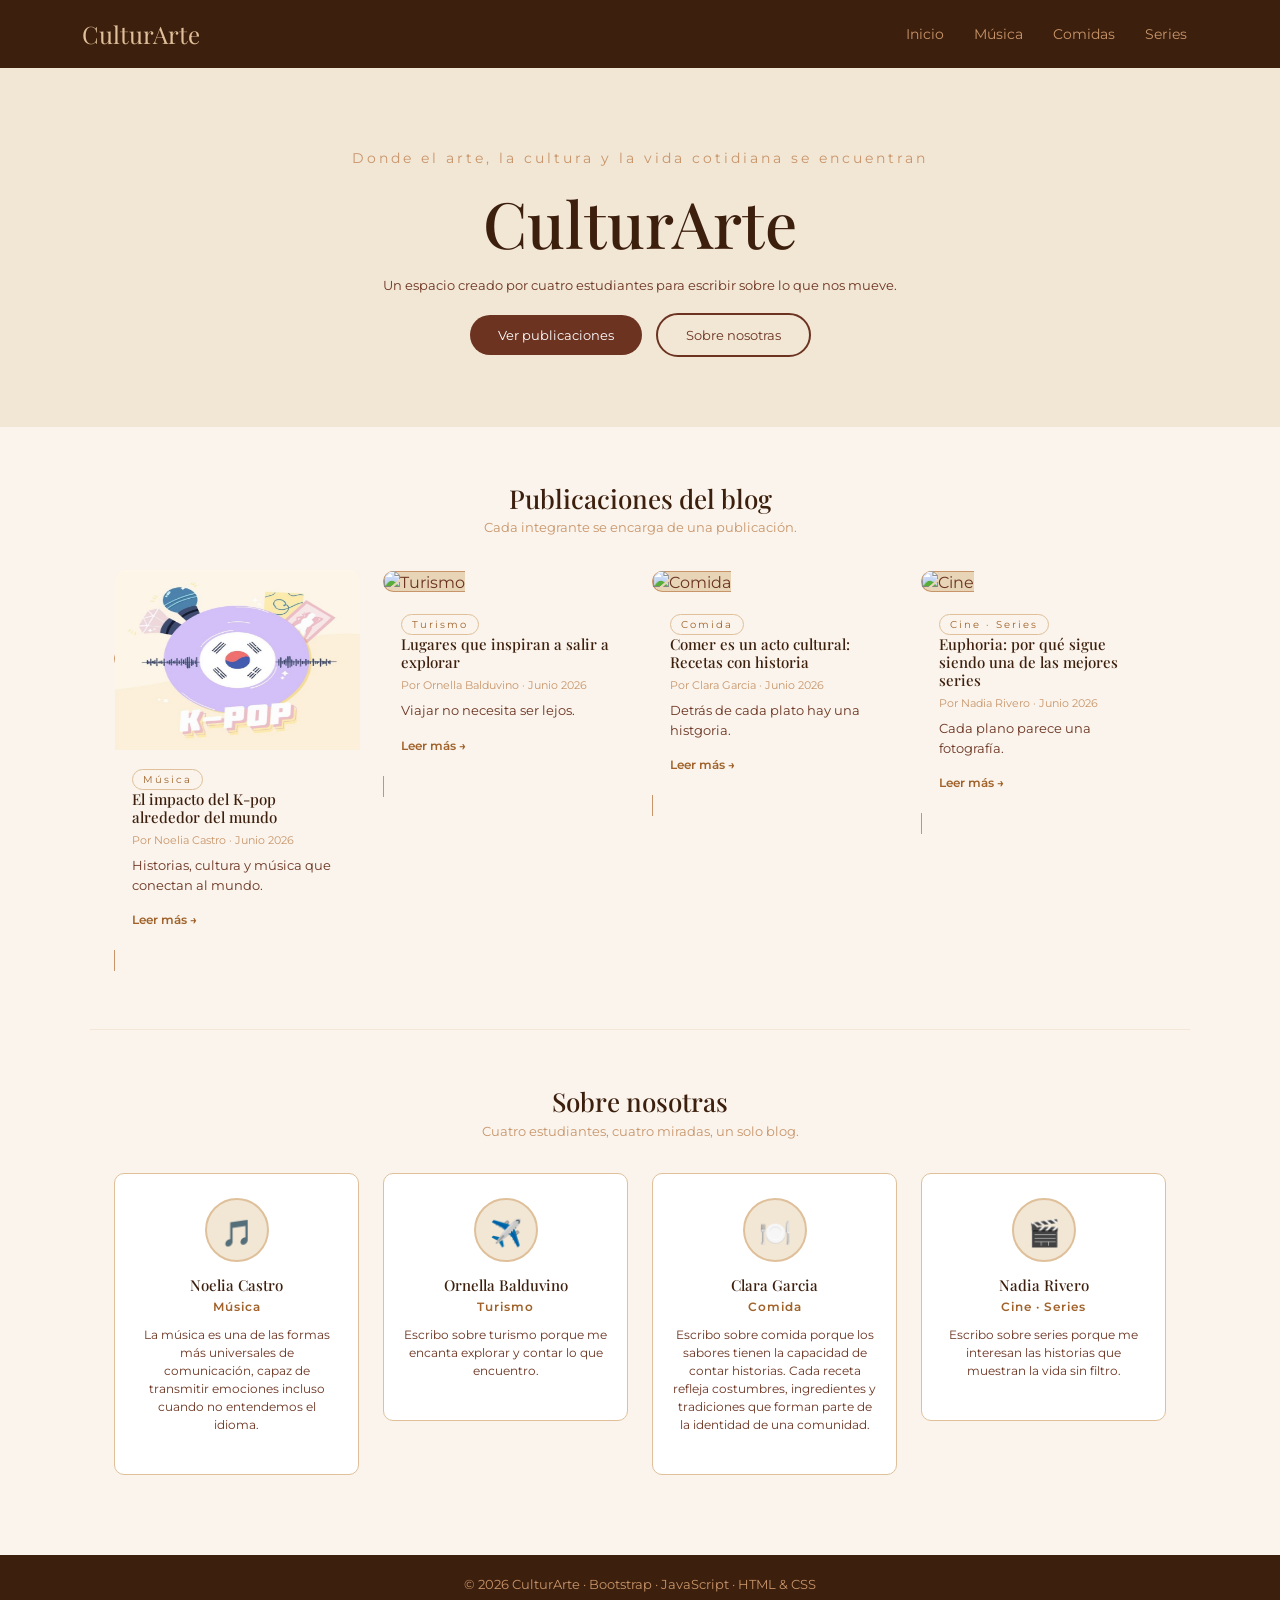
==== index.html @ 687e78c0 "Cambio de título" ====
<!DOCTYPE html>
<html lang="es">
<head>
  <meta charset="UTF-8" />
  <meta name="viewport" content="width=device-width, initial-scale=1.0" />
  <title>CulturArte</title>
  <link href="https://cdn.jsdelivr.net/npm/bootstrap@5.3.3/dist/css/bootstrap.min.css" rel="stylesheet" />
  <link href="https://fonts.googleapis.com/css2?family=Playfair+Display:wght@400;700&family=Montserrat:wght@400;600&display=swap" rel="stylesheet" />
  <link rel="stylesheet" href="style.css" />
</head>
<body>

  <nav class="barra-nav navbar navbar-expand-lg">
    <div class="container">
      <a class="marca" href="index.html">CulturArte</a>
      <div class="collapse navbar-collapse justify-content-end" id="menu">
        <ul class="navbar-nav gap-2">
          <li class="nav-item"><a class="enlace-nav" href="index.html">Inicio</a></li>
          <li class="nav-item"><a class="enlace-nav" href="./pages/post-musica.html">Música</a></li>
          <li class="nav-item"><a class="enlace-nav" href="./postComida/comida.html">Comidas</a></li>
          <li class="nav-item"><a class="enlace-nav" href="./Post-Cine/index.html">Series</a></li>
        </ul>
      </div>
    </div>
  </nav>

  <div class="cabezal">
    <p class="cabezal-frase">Donde el arte, la cultura y la vida cotidiana se encuentran</p>
    <h1>CulturArte</h1>
    <p class="cabezal-descripcion">Un espacio creado por cuatro estudiantes para escribir sobre lo que nos mueve.</p>
    <div class="cabezal-botones">
      <a href="#publicaciones" class="boton-principal">Ver publicaciones</a>
      <a href="#nosotras" class="boton-secundario">Sobre nosotras</a>
    </div>
  </div>

  <section class="seccion" id="publicaciones">
    <h2 class="seccion-titulo">Publicaciones del blog</h2>
    <p class="seccion-subtitulo">Cada integrante se encarga de una publicación.</p>

    <div class="row">

      <div class="col-3">
        <a href="#" class="tarjeta">
          <img src="../images/fotoindexmusica.jpg" alt="Música" width="100%" height="180px" />
          <div class="tarjeta-cuerpo">
            <span class="etiqueta">Música</span>
            <h3> El impacto del K-pop alrededor del mundo</h3>
            <p class="autora">Por Noelia Castro · Junio 2026</p>
            <p class="descripcion">Historias, cultura y música que conectan al mundo.</p>
            <span class="leer-mas">Leer más →</span>
          </div>
        </a>
      </div>

      <div class="col-3">
        <a href="#" class="tarjeta">
          <img src=" " alt="Turismo" width="100%" height="180px" />
          <div class="tarjeta-cuerpo">
            <span class="etiqueta">Turismo</span>
            <h3>Lugares que inspiran a salir a explorar</h3>
            <p class="autora">Por Ornella Balduvino · Junio 2026</p>
            <p class="descripcion">Viajar no necesita ser lejos.</p>
            <span class="leer-mas">Leer más →</span>
          </div>
        </a>
      </div>

      <div class="col-3">
        <a href="./postComida/comida.html" class="tarjeta">
          <img src="https://www.fundacionunam.org.mx/wp-content/uploads/2025/01/comida_italiana_portada.jpg" alt="Comida" width="100%" height="180px" />
          <div class="tarjeta-cuerpo">
            <span class="etiqueta">Comida</span>
            <h3>Comer es un acto cultural: Recetas con historia</h3>
            <p class="autora">Por Clara Garcia · Junio 2026</p>
            <p class="descripcion">Detrás de cada plato hay una histgoria.</p>
            <span class="leer-mas">Leer más →</span>
          </div>
        </a>
      </div>

      <div class="col-3">
        <a href="./Post-Cine/index.html" class="tarjeta">
          <img src="https://wallpapers.com/images/featured/euphoria-hbo-y54z1igrgdvu25n1.jpg " alt="Cine" width="100%" height="180px" />
          <div class="tarjeta-cuerpo">
            <span class="etiqueta">Cine · Series</span>
            <h3>Euphoria: por qué sigue siendo una de las mejores series</h3>
            <p class="autora">Por Nadia Rivero · Junio 2026</p>
            <p class="descripcion">Cada plano parece una fotografía.</p>
            <span class="leer-mas">Leer más →</span>
          </div>
        </a>
      </div>

    </div>
  </section>

  <hr class="separador" />

  <section class="seccion" id="nosotras">
    <h2 class="seccion-titulo">Sobre nosotras</h2>
    <p class="seccion-subtitulo">Cuatro estudiantes, cuatro miradas, un solo blog.</p>

    <div class="row">

      <div class="col-3">
        <div class="tarjeta-persona">
          <div class="icono">🎵</div>
          <h4>Noelia Castro</h4>
          <p class="rol">Música</p>
          <p>La música es una de las formas más universales de comunicación, capaz de transmitir emociones incluso cuando no entendemos el idioma.</p>
        </div>
      </div>

      <div class="col-3">
        <div class="tarjeta-persona">
          <div class="icono">✈️</div>
          <h4>Ornella Balduvino</h4>
          <p class="rol">Turismo</p>
          <p>Escribo sobre turismo porque me encanta explorar y contar lo que encuentro.</p>
        </div>
      </div>

      <div class="col-3">
        <div class="tarjeta-persona">
          <div class="icono">🍽️</div>
          <h4>Clara Garcia</h4>
          <p class="rol">Comida</p>
          <p>Escribo sobre comida porque los sabores tienen la capacidad de contar historias.
            Cada receta refleja costumbres, ingredientes y tradiciones que forman parte de la
            identidad de una comunidad.</p>
        </div>
      </div>

      <div class="col-3">
        <div class="tarjeta-persona">
          <div class="icono">🎬</div>
          <h4>Nadia Rivero</h4>
          <p class="rol">Cine · Series</p>
          <p>Escribo sobre series porque me interesan las historias que muestran la vida sin filtro.</p>
        </div>
      </div>

    </div>
  </section>

  <footer class="pie">
    © 2026 CulturArte · Bootstrap · JavaScript · HTML & CSS
  </footer>

  <script src="https://cdn.jsdelivr.net/npm/bootstrap@5.3.3/dist/js/bootstrap.bundle.min.js"></script>

</body>
</html>
---- style.css ----
body {
  font-family: 'Montserrat', sans-serif;
  background-color: #faf4ec;
  color: #6b3320;
}

.barra-nav {
  background-color: #3d1f0d;
  padding: 16px;
}

.marca {
  font-family: 'Playfair Display', serif;
  font-size: 24px;
  color: #dfc09a;
  text-decoration: none;
}

.marca:hover {
  color: #f2e6d5;
}

.enlace-nav {
  color: #c8956a;
  font-size: 14px;
  text-decoration: none;
  padding: 5px 11px;
}

.enlace-nav:hover {
  color: #dfc09a;
}

.icono-menu {
  color: #c8956a;
  font-size: 22px;
}

.cabezal {
  background-color: #f2e6d5;
  text-align: center;
  padding: 80px 24px;
}

.cabezal-frase {
  font-size: 14px;
  letter-spacing: 3px;
  color: #c8956a;
  margin-bottom: 16px;
}

.cabezal h1 {
  font-family: 'Playfair Display', serif;
  font-size: 64px;
  color: #3d1f0d;
  margin-bottom: 14px;
}

.cabezal-descripcion {
  font-size: 13px;
  color: #6b3320;
  margin-bottom: 28px;
}

.cabezal-botones {
  margin-top: 16px;
}

.boton-principal {
  background-color: #6b3320;
  color: #ffffff;
  padding: 12px 28px;
  border-radius: 40px;
  font-size: 13px;
  text-decoration: none;
  margin-right: 10px;
}

.boton-principal:hover {
  background-color: #a0622a;
  color: #ffffff;
}

.boton-secundario {
  border: 2px solid #6b3320;
  color: #6b3320;
  padding: 12px 28px;
  border-radius: 40px;
  font-size: 13px;
  text-decoration: none;
  background-color: transparent;
}

.boton-secundario:hover {
  background-color: #dfc09a;
}

.seccion {
  max-width: 1100px;
  margin: 56px auto;
  padding: 0 24px;
}

.seccion-titulo {
  font-family: 'Playfair Display', serif;
  font-size: 26px;
  color: #3d1f0d;
  text-align: center;
  margin-bottom: 4px;
}

.seccion-subtitulo {
  font-size: 13px;
  color: #c8956a;
  text-align: center;
  margin-bottom: 32px;
}

.tarjeta {
  background-color: #e8d5b7;
  border: 1px solid #c8956a;
  border-radius: 12px;
  text-decoration: none;
  color: #6b3320;
  margin-bottom: 24px;
  width: 100%;
}

.tarjeta img {
  width: 100%;
  height: 180px;
  border-radius: 10px 10px 0 0;
}

.tarjeta-cuerpo {
  padding: 16px 18px 18px;
}

.etiqueta {
  font-size: 10px;
  letter-spacing: 2px;
  color: #a0622a;
  border: 1px solid #dfc09a;
  border-radius: 20px;
  padding: 3px 10px;
  margin-bottom: 10px;
}

.tarjeta-cuerpo h3 {
  font-family: 'Playfair Display', serif;
  font-size: 15px;
  color: #3d1f0d;
  margin-bottom: 6px;
}

.autora {
  font-size: 11px;
  color: #c8956a;
  margin-bottom: 8px;
}

.descripcion {
  font-size: 13px;
  margin-bottom: 12px;
}

.leer-mas {
  font-size: 12px;
  color: #a0622a;
  font-weight: 600;
}

.separador {
  border: none;
  border-top: 1px solid #dfc09a;
  max-width: 1100px;
  margin: 0 auto;
}

.tarjeta-persona {
  background-color: #ffffff;
  border: 1px solid #dfc09a;
  border-radius: 10px;
  padding: 24px 20px;
  text-align: center;
  margin-bottom: 24px;
  width: 100%;
}

.icono {
  font-size: 26px;
  width: 64px;
  height: 64px;
  border-radius: 50%;
  background-color: #f2e6d5;
  border: 2px solid #dfc09a;
  margin: 0 auto 14px;
  padding-top: 14px;
}

.tarjeta-persona h4 {
  font-family: 'Playfair Display', serif;
  font-size: 15px;
  color: #3d1f0d;
  margin-bottom: 4px;
}

.rol {
  font-size: 11px;
  letter-spacing: 1px;
  color: #a0622a;
  font-weight: 600;
  margin-bottom: 10px;
}

.tarjeta-persona p {
  font-size: 12px;
}

.pie {
  background-color: #3d1f0d;
  color: #c8956a;
  text-align: center;
  padding: 20px;
  margin-top: 48px;
  font-size: 13px;
}

/* =========================================
   --- ESTILOS: POST MÚSICA ---
   ========================================= */

.contenedor-lectura {
  max-width: 800px;
  margin: 0 auto;
}

.banner{
    width: 100%;
    height: 500px; /* ajusta la altura que quieras */
    overflow: hidden;
}

.img-post-hero{
    width: 100%;
    height: 100%;
    object-fit: cover;      /* llena el banner */
    object-position: center; /* centra la imagen */
    display: block;
}

.texto-post {
  line-height: 1.8;
  margin-bottom: 16px;
}

.datos-curiosos {
  background-color: #ffffff;
  border: 1px solid #dfc09a;
}

.lista-datos {
  line-height: 1.8;
  padding-left: 20px;
}

.lista-datos li {
  margin-bottom: 12px;
}
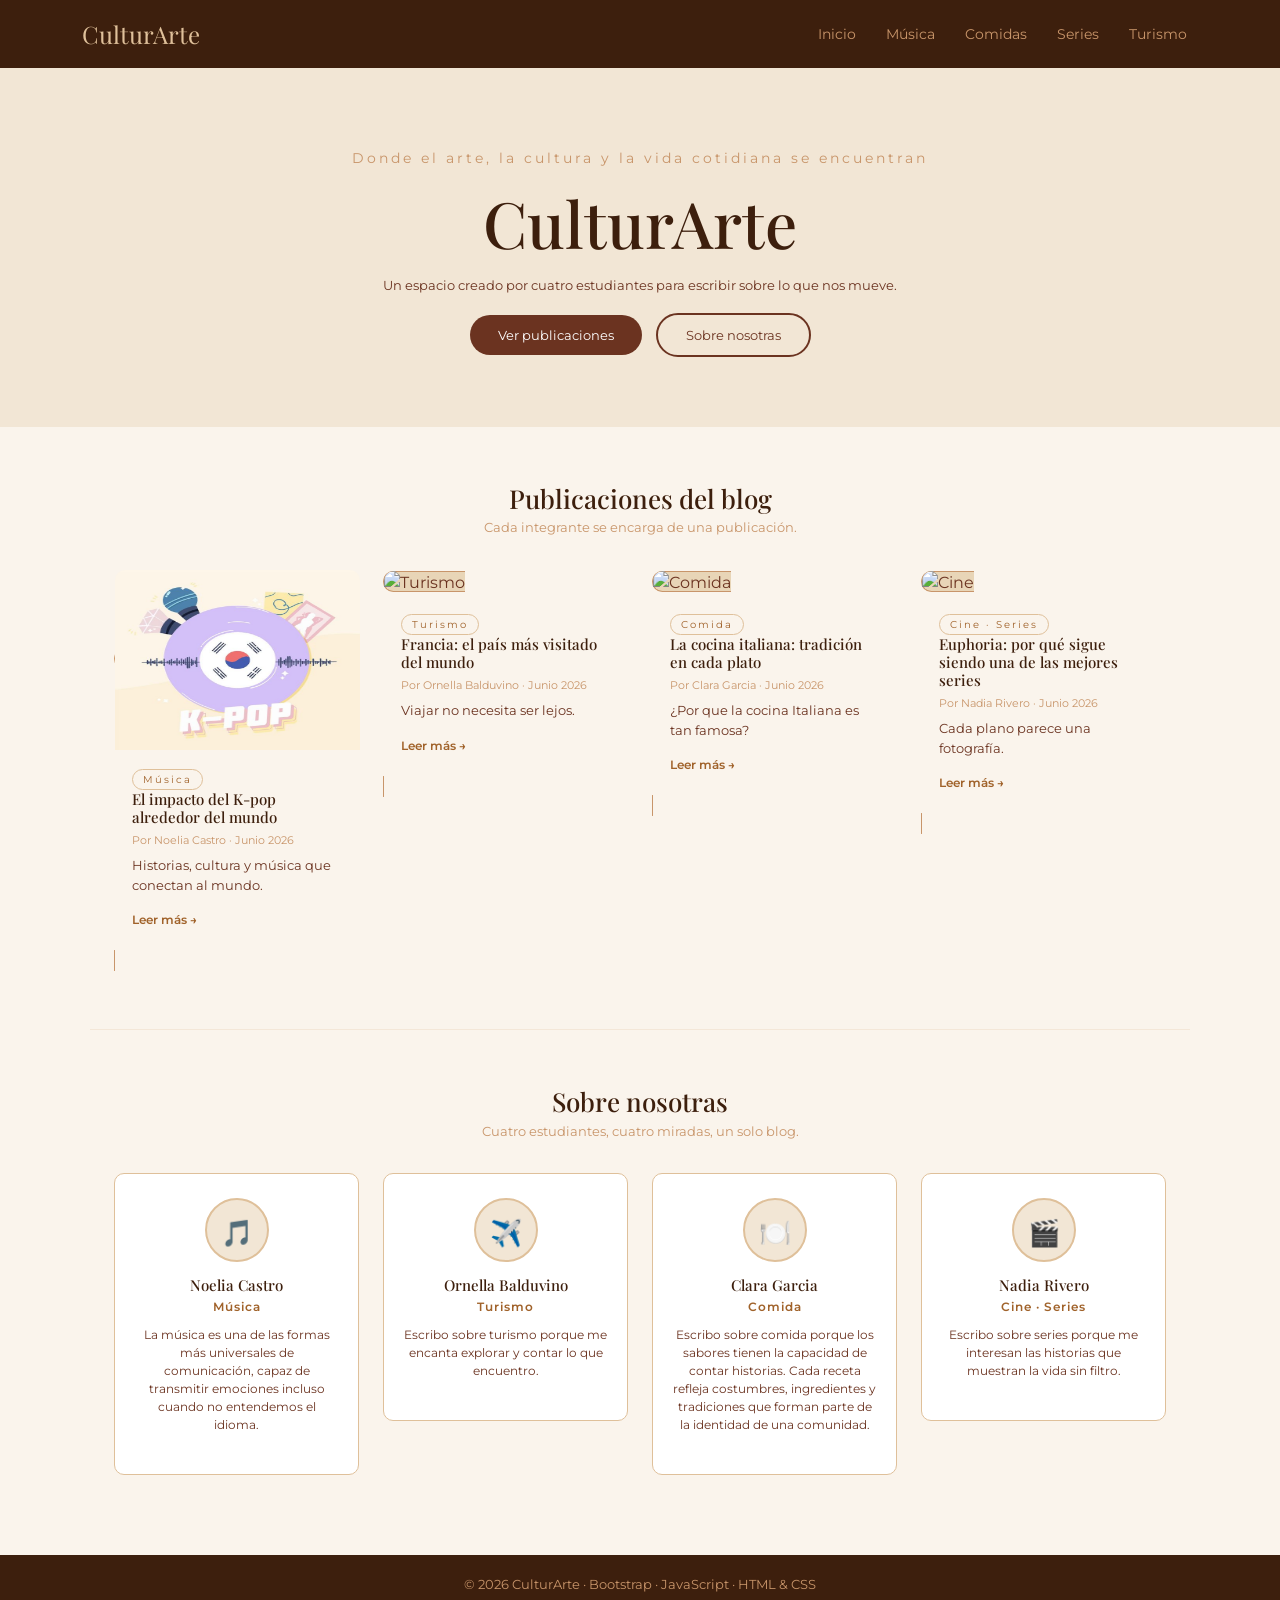
==== commit b562294d: "Actualizaciones de rutas" ====
--- a/index.html
+++ b/index.html
@@ -13,12 +13,16 @@
   <nav class="barra-nav navbar navbar-expand-lg">
     <div class="container">
       <a class="marca" href="index.html">CulturArte</a>
+     
+      </button>
       <div class="collapse navbar-collapse justify-content-end" id="menu">
         <ul class="navbar-nav gap-2">
           <li class="nav-item"><a class="enlace-nav" href="index.html">Inicio</a></li>
           <li class="nav-item"><a class="enlace-nav" href="./pages/post-musica.html">Música</a></li>
           <li class="nav-item"><a class="enlace-nav" href="./postComida/comida.html">Comidas</a></li>
           <li class="nav-item"><a class="enlace-nav" href="./Post-Cine/index.html">Series</a></li>
+          <li class="nav-item"><a class="enlace-nav" href="./Post Turismo(Orne)/Post.html">Turismo</a></li>
+         
         </ul>
       </div>
     </div>
@@ -54,11 +58,11 @@
       </div>
 
       <div class="col-3">
-        <a href="#" class="tarjeta">
-          <img src=" " alt="Turismo" width="100%" height="180px" />
+        <a href="Post Turismo(Orne)/Post.html" class="tarjeta">
+          <img src="https://images.unsplash.com/photo-1502602898657-3e91760cbb34?w=1400&q=80 " alt="Turismo" width="100%" height="180px" />
           <div class="tarjeta-cuerpo">
             <span class="etiqueta">Turismo</span>
-            <h3>Lugares que inspiran a salir a explorar</h3>
+            <h3>Francia: el país más visitado del mundo</h3>
             <p class="autora">Por Ornella Balduvino · Junio 2026</p>
             <p class="descripcion">Viajar no necesita ser lejos.</p>
             <span class="leer-mas">Leer más →</span>
@@ -71,9 +75,9 @@
           <img src="https://www.fundacionunam.org.mx/wp-content/uploads/2025/01/comida_italiana_portada.jpg" alt="Comida" width="100%" height="180px" />
           <div class="tarjeta-cuerpo">
             <span class="etiqueta">Comida</span>
-            <h3>Comer es un acto cultural: Recetas con historia</h3>
+            <h3>La cocina italiana: tradición en cada plato</h3>
             <p class="autora">Por Clara Garcia · Junio 2026</p>
-            <p class="descripcion">Detrás de cada plato hay una histgoria.</p>
+            <p class="descripcion">¿Por que la cocina Italiana es tan famosa?</p>
             <span class="leer-mas">Leer más →</span>
           </div>
         </a>
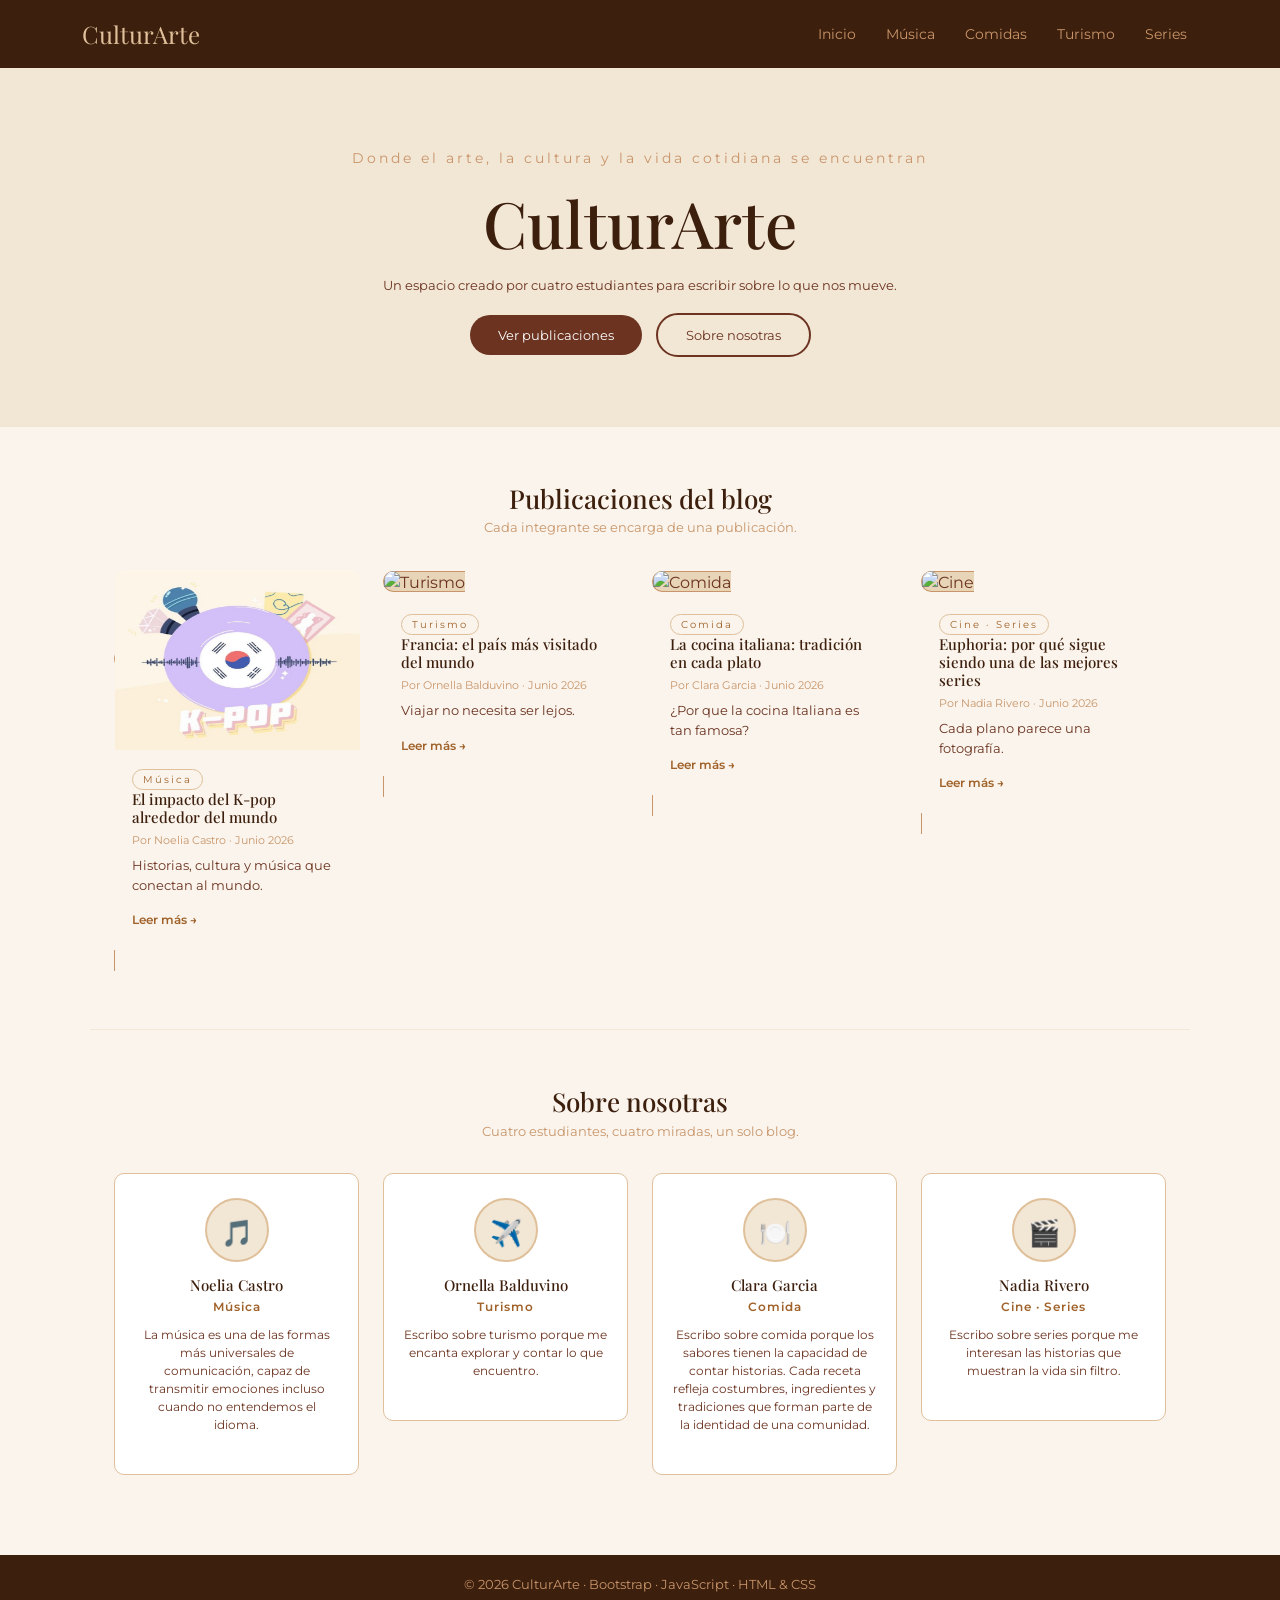
==== commit f71b7d7c: "Corrección de navbar Se agregó la pestaña "Turismo" al navbar" ====
--- a/index.html
+++ b/index.html
@@ -20,9 +20,8 @@
           <li class="nav-item"><a class="enlace-nav" href="index.html">Inicio</a></li>
           <li class="nav-item"><a class="enlace-nav" href="./pages/post-musica.html">Música</a></li>
           <li class="nav-item"><a class="enlace-nav" href="./postComida/comida.html">Comidas</a></li>
-          <li class="nav-item"><a class="enlace-nav" href="./Post-Cine/index.html">Series</a></li>
-          <li class="nav-item"><a class="enlace-nav" href="./Post Turismo(Orne)/Post.html">Turismo</a></li>
-         
+         <li class="nav-item"><a class="enlace-nav" href="./Post Turismo(Orne)/Post.html">Turismo</a></li>
+         <li class="nav-item"><a class="enlace-nav" href="./Post-Cine/index.html">Series</a></li>
         </ul>
       </div>
     </div>
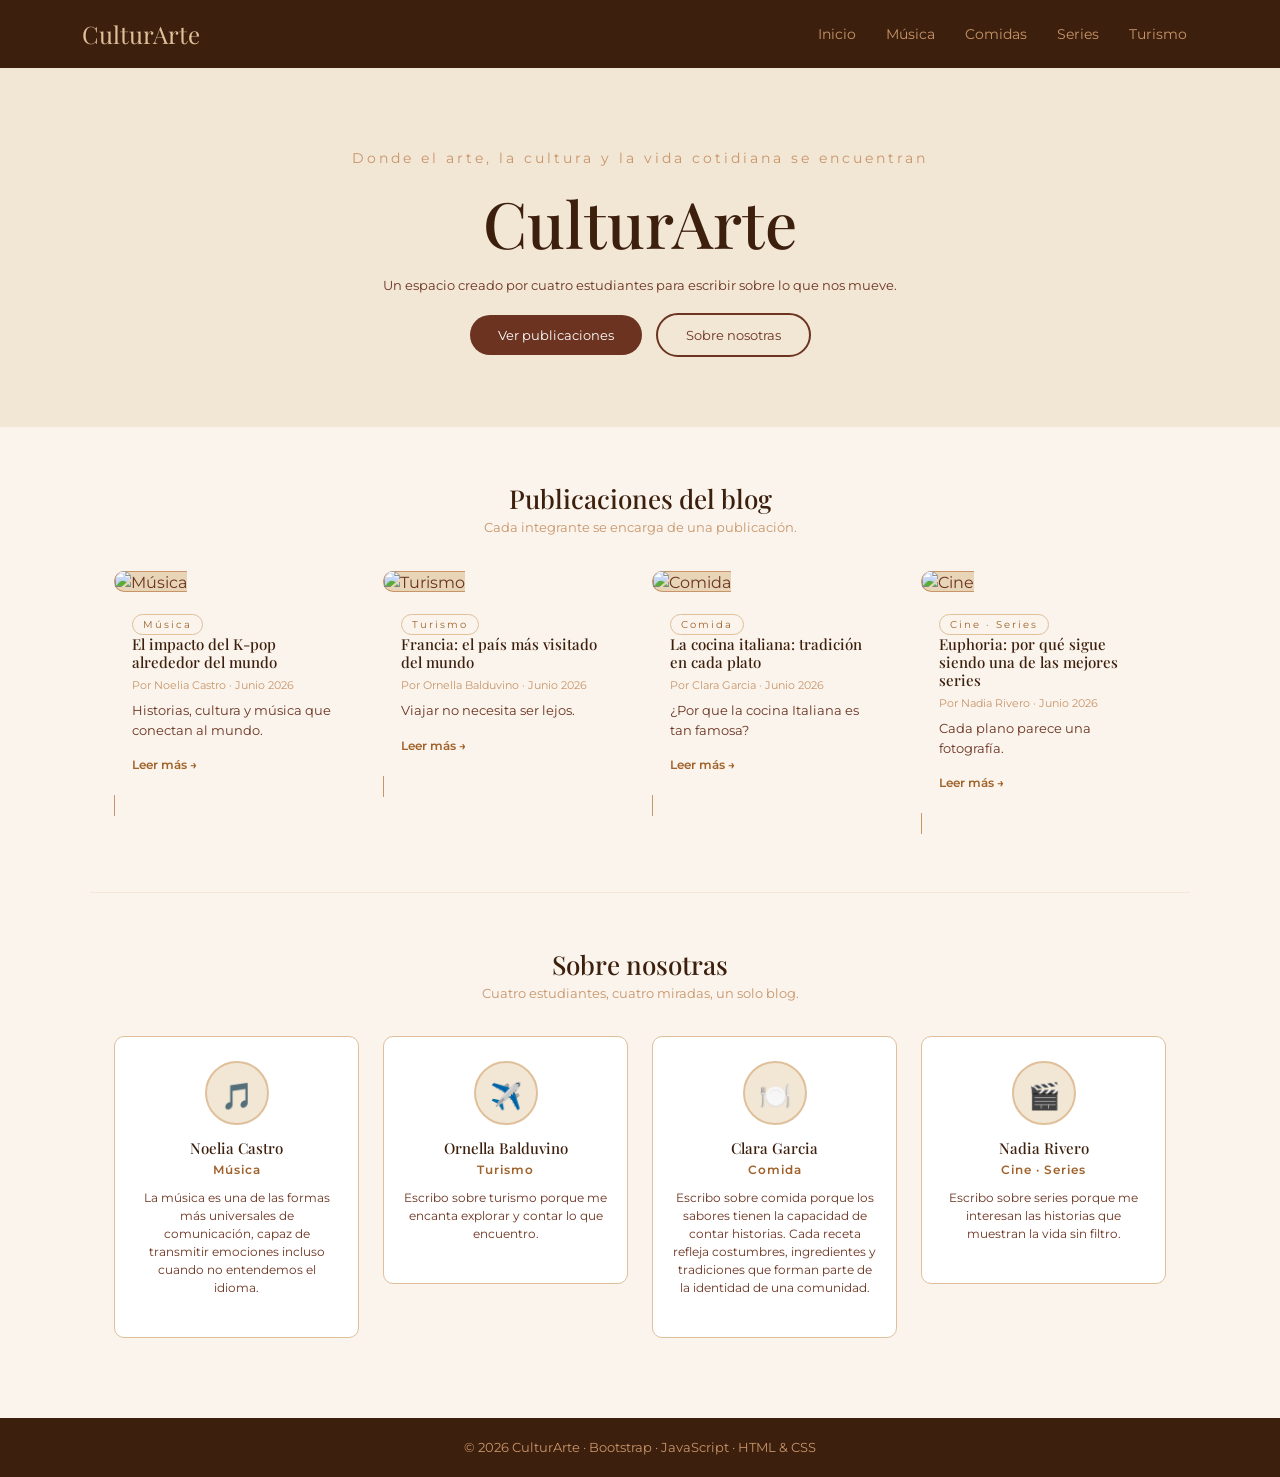
==== commit d0d1c3d5: "Correccion de origen de archivos Se agrupan en carpetas por alumno, dentro de la carpeta hay un arch" ====
--- a/index.html
+++ b/index.html
@@ -18,10 +18,11 @@
       <div class="collapse navbar-collapse justify-content-end" id="menu">
         <ul class="navbar-nav gap-2">
           <li class="nav-item"><a class="enlace-nav" href="index.html">Inicio</a></li>
-          <li class="nav-item"><a class="enlace-nav" href="./pages/post-musica.html">Música</a></li>
-          <li class="nav-item"><a class="enlace-nav" href="./postComida/comida.html">Comidas</a></li>
-         <li class="nav-item"><a class="enlace-nav" href="./Post Turismo(Orne)/Post.html">Turismo</a></li>
-         <li class="nav-item"><a class="enlace-nav" href="./Post-Cine/index.html">Series</a></li>
+          <li class="nav-item"><a class="enlace-nav" href="pages/Post Musica -  Noelia/post-musica.html">Música</a></li>
+          <li class="nav-item"><a class="enlace-nav" href="pages/postComida - Clara/comida.html">Comidas</a></li>
+          <li class="nav-item"><a class="enlace-nav" href="pages/PostSeries - Nadia/index.html">Series</a></li>
+          <li class="nav-item"><a class="enlace-nav" href="pages/Post Turismo - Orne/Post.html">Turismo</a></li>
+         
         </ul>
       </div>
     </div>
@@ -45,7 +46,7 @@
 
       <div class="col-3">
         <a href="#" class="tarjeta">
-          <img src="../images/fotoindexmusica.jpg" alt="Música" width="100%" height="180px" />
+          <img src="../Proyecto-fin-de-semestre/pages/Post Musica -  Noelia/post-musica.html" alt="Música" width="100%" height="180px" />
           <div class="tarjeta-cuerpo">
             <span class="etiqueta">Música</span>
             <h3> El impacto del K-pop alrededor del mundo</h3>
@@ -57,7 +58,7 @@
       </div>
 
       <div class="col-3">
-        <a href="Post Turismo(Orne)/Post.html" class="tarjeta">
+        <a href="pages/Post Turismo - Orne/Post.html" class="tarjeta">
           <img src="https://images.unsplash.com/photo-1502602898657-3e91760cbb34?w=1400&q=80 " alt="Turismo" width="100%" height="180px" />
           <div class="tarjeta-cuerpo">
             <span class="etiqueta">Turismo</span>
@@ -70,7 +71,7 @@
       </div>
 
       <div class="col-3">
-        <a href="./postComida/comida.html" class="tarjeta">
+        <a href="pages/postComida - Clara/comida.html" class="tarjeta">
           <img src="https://www.fundacionunam.org.mx/wp-content/uploads/2025/01/comida_italiana_portada.jpg" alt="Comida" width="100%" height="180px" />
           <div class="tarjeta-cuerpo">
             <span class="etiqueta">Comida</span>
@@ -83,7 +84,7 @@
       </div>
 
       <div class="col-3">
-        <a href="./Post-Cine/index.html" class="tarjeta">
+        <a href="pages/PostSeries - Nadia/index.html" class="tarjeta">
           <img src="https://wallpapers.com/images/featured/euphoria-hbo-y54z1igrgdvu25n1.jpg " alt="Cine" width="100%" height="180px" />
           <div class="tarjeta-cuerpo">
             <span class="etiqueta">Cine · Series</span>
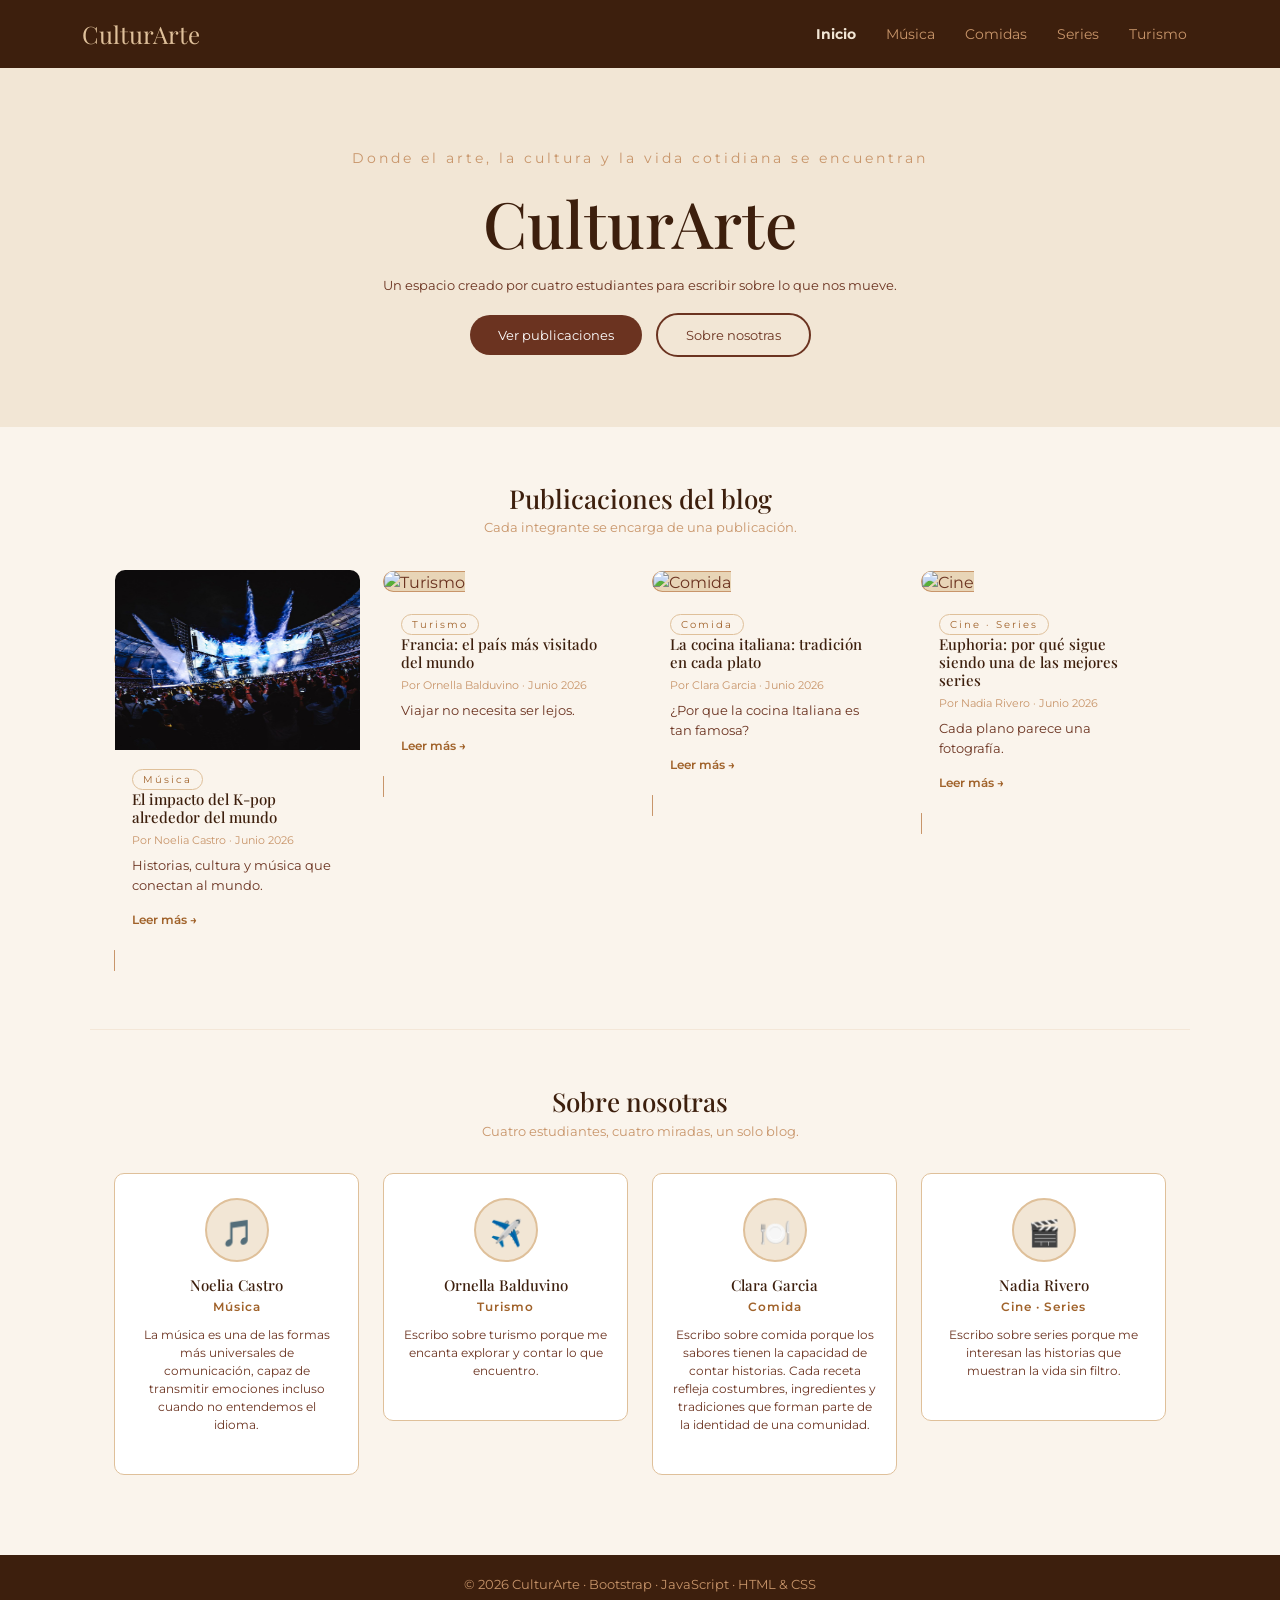
==== commit 5dccc818: "Correcciones:  unificar estilos y reorganizar estructura del proyecto Se unificaron todos los estilo" ====
--- a/index.html
+++ b/index.html
@@ -10,23 +10,20 @@
 </head>
 <body>
 
-  <nav class="barra-nav navbar navbar-expand-lg">
-    <div class="container">
-      <a class="marca" href="index.html">CulturArte</a>
-     
-      </button>
-      <div class="collapse navbar-collapse justify-content-end" id="menu">
-        <ul class="navbar-nav gap-2">
-          <li class="nav-item"><a class="enlace-nav" href="index.html">Inicio</a></li>
-          <li class="nav-item"><a class="enlace-nav" href="pages/Post Musica -  Noelia/post-musica.html">Música</a></li>
-          <li class="nav-item"><a class="enlace-nav" href="pages/postComida - Clara/comida.html">Comidas</a></li>
-          <li class="nav-item"><a class="enlace-nav" href="pages/PostSeries - Nadia/index.html">Series</a></li>
-          <li class="nav-item"><a class="enlace-nav" href="pages/Post Turismo - Orne/Post.html">Turismo</a></li>
-         
-        </ul>
+<nav class="barra-nav navbar navbar-expand-lg">
+      <div class="container">
+        <a class="marca" href="../index.html">CulturArte</a>
+        <div class="collapse navbar-collapse justify-content-end" id="menu">
+          <ul class="navbar-nav gap-2">
+            <li class="nav-item"><a class="enlace-nav activo" href="../index.html">Inicio</a></li>
+            <li class="nav-item"><a class="enlace-nav" href="../pages/post-musica.html">Música</a></li>
+            <li class="nav-item"><a class="enlace-nav" href="../pages/post-comida.html">Comidas</a></li>
+            <li class="nav-item"><a class="enlace-nav" href="../pages/post-series.html">Series</a></li>
+             <li class="nav-item"><a class="enlace-nav" href="../pages/post-turismo.html">Turismo</a></li>
+          </ul>
+        </div>
       </div>
-    </div>
-  </nav>
+    </nav>
 
   <div class="cabezal">
     <p class="cabezal-frase">Donde el arte, la cultura y la vida cotidiana se encuentran</p>
@@ -45,8 +42,8 @@
     <div class="row">
 
       <div class="col-3">
-        <a href="#" class="tarjeta">
-          <img src="../Proyecto-fin-de-semestre/pages/Post Musica -  Noelia/post-musica.html" alt="Música" width="100%" height="180px" />
+        <a href="pages/post-musica.html" class="tarjeta">
+          <img src="/images/Post-musica/logo.jpeg" alt="Música" width="100%" height="180px" />
           <div class="tarjeta-cuerpo">
             <span class="etiqueta">Música</span>
             <h3> El impacto del K-pop alrededor del mundo</h3>
@@ -58,7 +55,7 @@
       </div>
 
       <div class="col-3">
-        <a href="pages/Post Turismo - Orne/Post.html" class="tarjeta">
+        <a href="pages/post-turismo.html" class="tarjeta">
           <img src="https://images.unsplash.com/photo-1502602898657-3e91760cbb34?w=1400&q=80 " alt="Turismo" width="100%" height="180px" />
           <div class="tarjeta-cuerpo">
             <span class="etiqueta">Turismo</span>
@@ -71,7 +68,7 @@
       </div>
 
       <div class="col-3">
-        <a href="pages/postComida - Clara/comida.html" class="tarjeta">
+        <a href="pages/post-comida.html" class="tarjeta">
           <img src="https://www.fundacionunam.org.mx/wp-content/uploads/2025/01/comida_italiana_portada.jpg" alt="Comida" width="100%" height="180px" />
           <div class="tarjeta-cuerpo">
             <span class="etiqueta">Comida</span>
@@ -84,7 +81,7 @@
       </div>
 
       <div class="col-3">
-        <a href="pages/PostSeries - Nadia/index.html" class="tarjeta">
+        <a href="pages/post-series.html" class="tarjeta">
           <img src="https://wallpapers.com/images/featured/euphoria-hbo-y54z1igrgdvu25n1.jpg " alt="Cine" width="100%" height="180px" />
           <div class="tarjeta-cuerpo">
             <span class="etiqueta">Cine · Series</span>
--- a/style.css
+++ b/style.css
@@ -1,3 +1,7 @@
+/* =========================================
+   ESTILOS GENERALES
+   ========================================= */
+
 body {
   font-family: 'Montserrat', sans-serif;
   background-color: #faf4ec;
@@ -18,6 +22,11 @@
 
 .marca:hover {
   color: #f2e6d5;
+}
+
+.activo {
+  color: #f2e6d5 !important;
+  font-weight: bold;
 }
 
 .enlace-nav {
@@ -226,8 +235,9 @@
   font-size: 13px;
 }
 
+
 /* =========================================
-   --- ESTILOS: POST MÚSICA ---
+   ESTILOS: POST MÚSICA
    ========================================= */
 
 .contenedor-lectura {
@@ -235,18 +245,18 @@
   margin: 0 auto;
 }
 
-.banner{
-    width: 100%;
-    height: 500px; /* ajusta la altura que quieras */
-    overflow: hidden;
-}
-
-.img-post-hero{
-    width: 100%;
-    height: 100%;
-    object-fit: cover;      /* llena el banner */
-    object-position: center; /* centra la imagen */
-    display: block;
+.banner {
+  width: 100%;
+  height: 500px;
+  overflow: hidden;
+}
+
+.img-post-hero {
+  width: 100%;
+  height: 100%;
+  object-fit: cover;
+  object-position: center;
+  display: block;
 }
 
 .texto-post {
@@ -266,4 +276,173 @@
 
 .lista-datos li {
   margin-bottom: 12px;
-}+}
+
+
+/* =========================================
+   ESTILOS: POST SERIES
+   ========================================= */
+
+.hero {
+  position: relative;
+  height: 480px;
+}
+
+.hero img {
+  width: 100%;
+  height: 100%;
+  object-fit: cover;
+}
+
+.hero-texto {
+  position: absolute;
+  bottom: 2rem;
+  left: 2rem;
+  color: white;
+}
+
+.hero-texto p {
+  font-size: 12px;
+  letter-spacing: 2px;
+  text-transform: uppercase;
+  color: #dfc09a;
+  margin-bottom: 8px;
+}
+
+.hero-texto h1 {
+  font-family: 'Playfair Display', serif;
+  font-size: 42px;
+  margin-bottom: 8px;
+}
+
+.hero-texto small {
+  font-size: 13px;
+  color: #f2e6d5;
+}
+
+.articulo {
+  max-width: 720px;
+  margin: 2rem auto;
+  padding: 0 1rem;
+}
+
+.articulo p {
+  font-size: 15px;
+  line-height: 1.85;
+  margin-bottom: 20px;
+}
+
+.subtitulo {
+  font-family: 'Playfair Display', serif;
+  font-size: 22px;
+  color: #3d1f0d;
+  margin-top: 36px;
+  margin-bottom: 12px;
+  border-bottom: 1px solid #dfc09a;
+  padding-bottom: 6px;
+}
+
+
+/* =========================================
+   ESTILOS: POST TURISMO
+   ========================================= */
+
+.hero-text {
+  position: absolute;
+  bottom: 32px;
+  left: 32px;
+  color: white;
+}
+
+.hero-text h1 {
+  font-family: 'Playfair Display', serif;
+  font-size: 32px;
+}
+
+.article {
+  max-width: 720px;
+  margin: 2rem auto;
+  padding: 0 16px;
+}
+
+.tip {
+  background: #f2e6d5;
+  border-left: 4px solid #a0622a;
+  padding: 12px 19px;
+  margin: 16px 0;
+  border-radius: 0 6px 6px 0;
+}
+
+.curiosidades {
+  text-align: center;
+  padding: 2rem;
+  border: 1px solid #ddd;
+  border-radius: 12px;
+}
+
+.comentarios {
+  margin-top: 2.5rem;
+  border-top: 2px solid #dfc09a;
+  padding-top: 1.5rem;
+}
+
+.comentarios h3 {
+  font-family: 'Playfair Display', serif;
+  color: #3d1f0d;
+  margin-bottom: 1rem;
+}
+
+.comentarios input,
+.comentarios textarea {
+  width: 100%;
+  background: white;
+  border: 1px solid #c8956a;
+  border-radius: 6px;
+  padding: 10px 14px;
+  margin-bottom: 11px;
+  color: #6b3320;
+}
+
+.comentarios textarea {
+  resize: vertical;
+  min-height: 90px;
+}
+
+#btn-comentar {
+  background: #3d1f0d;
+  color: #dfc09a;
+  border: none;
+  padding: 8px 24px;
+  border-radius: 6px;
+  cursor: pointer;
+}
+
+#error-msg {
+  color: #9b3a3a;
+  font-size: 14px;
+  display: none;
+  margin-bottom: 8px;
+}
+
+.comment-card {
+  background: white;
+  border: 1px solid #dfc09a;
+  border-radius: 8px;
+  padding: 14px 16px;
+  margin-top: 14px;
+}
+
+.comment-card strong {
+  color: #6b3320;
+}
+
+.comment-card small {
+  color: #c8956a;
+  margin-left: 8px;
+}
+
+
+/* =========================================
+   ESTILOS: POST COMIDA
+   ========================================= */
+
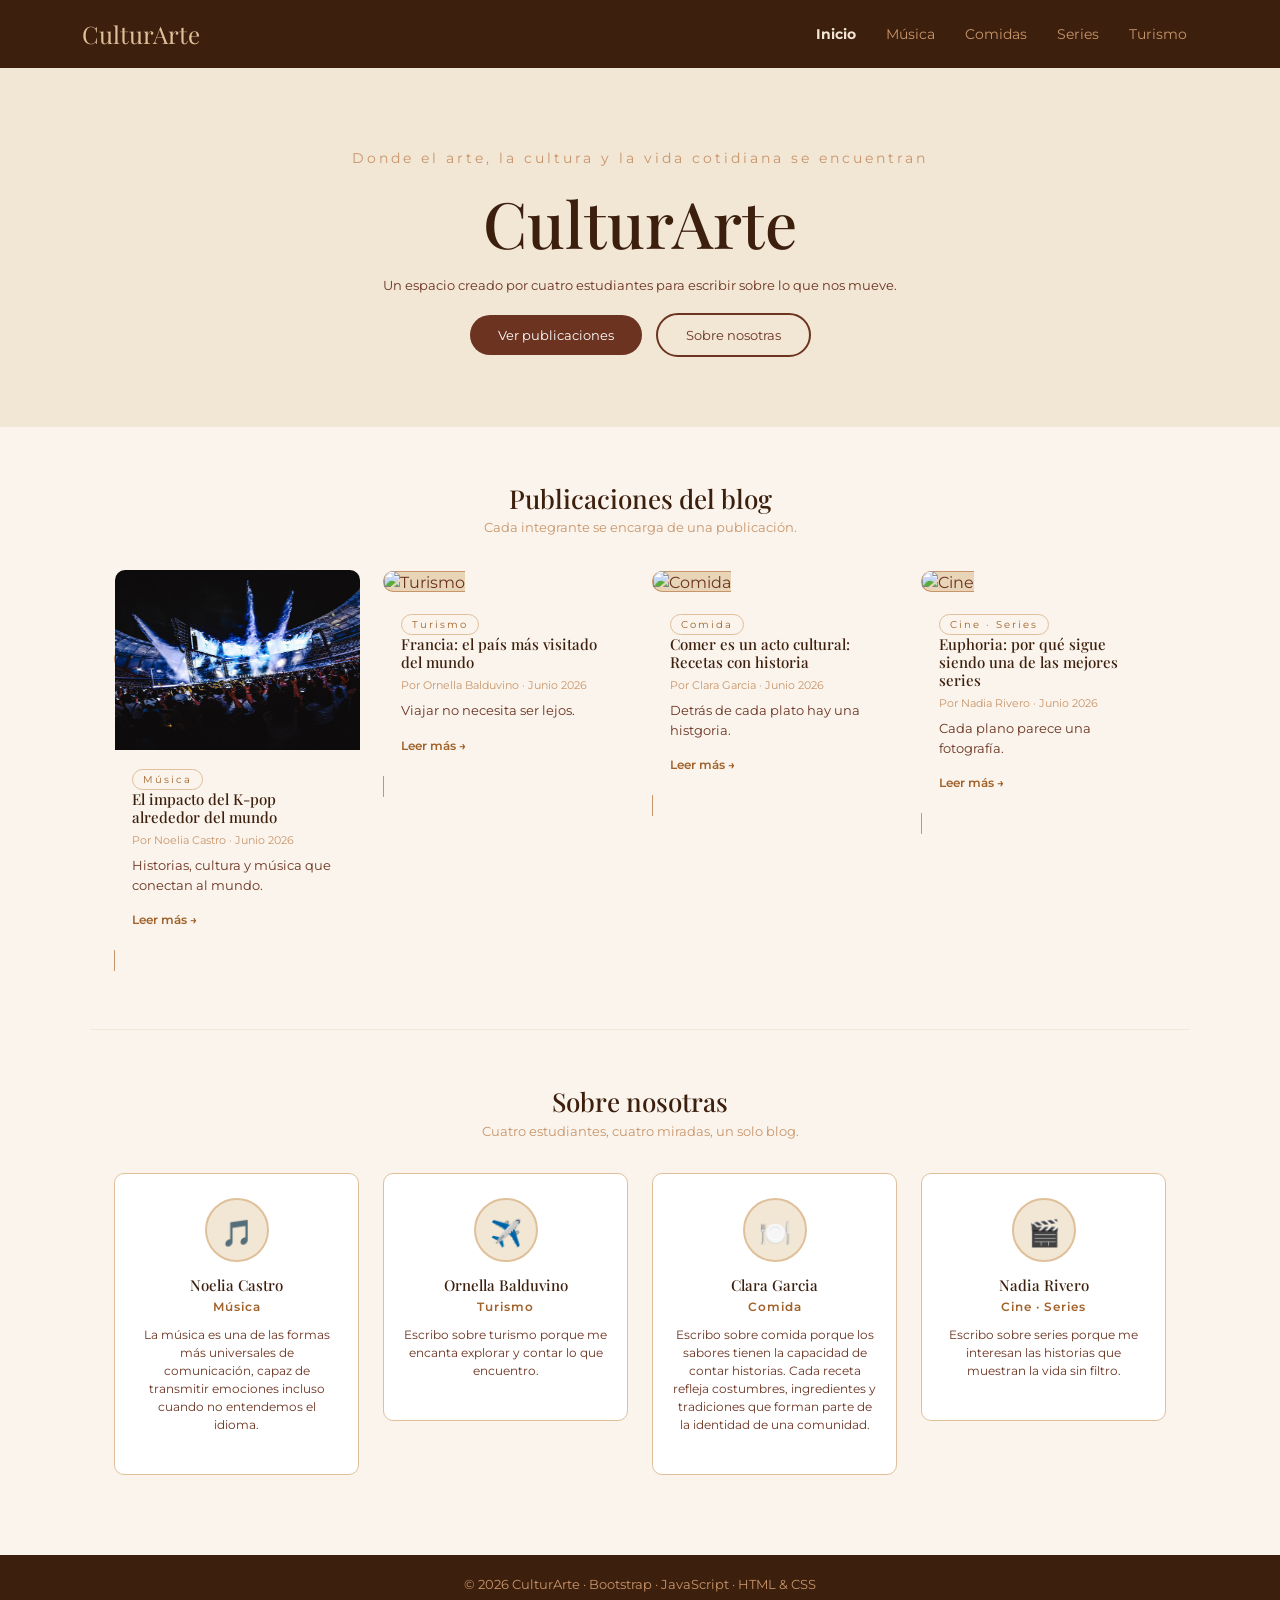
==== commit 4fdad46b: "Resolución de conflictos. (Se trajo los cambios de main a esta rama)" ====
--- a/index.html
+++ b/index.html
@@ -72,9 +72,9 @@
           <img src="https://www.fundacionunam.org.mx/wp-content/uploads/2025/01/comida_italiana_portada.jpg" alt="Comida" width="100%" height="180px" />
           <div class="tarjeta-cuerpo">
             <span class="etiqueta">Comida</span>
-            <h3>La cocina italiana: tradición en cada plato</h3>
+            <h3>Comer es un acto cultural: Recetas con historia</h3>
             <p class="autora">Por Clara Garcia · Junio 2026</p>
-            <p class="descripcion">¿Por que la cocina Italiana es tan famosa?</p>
+            <p class="descripcion">Detrás de cada plato hay una histgoria.</p>
             <span class="leer-mas">Leer más →</span>
           </div>
         </a>
--- a/style.css
+++ b/style.css
@@ -259,6 +259,12 @@
   display: block;
 }
 
+.img-bts1 {
+  width: 100%;
+  height: auto;
+ 
+}
+
 .texto-post {
   line-height: 1.8;
   margin-bottom: 16px;
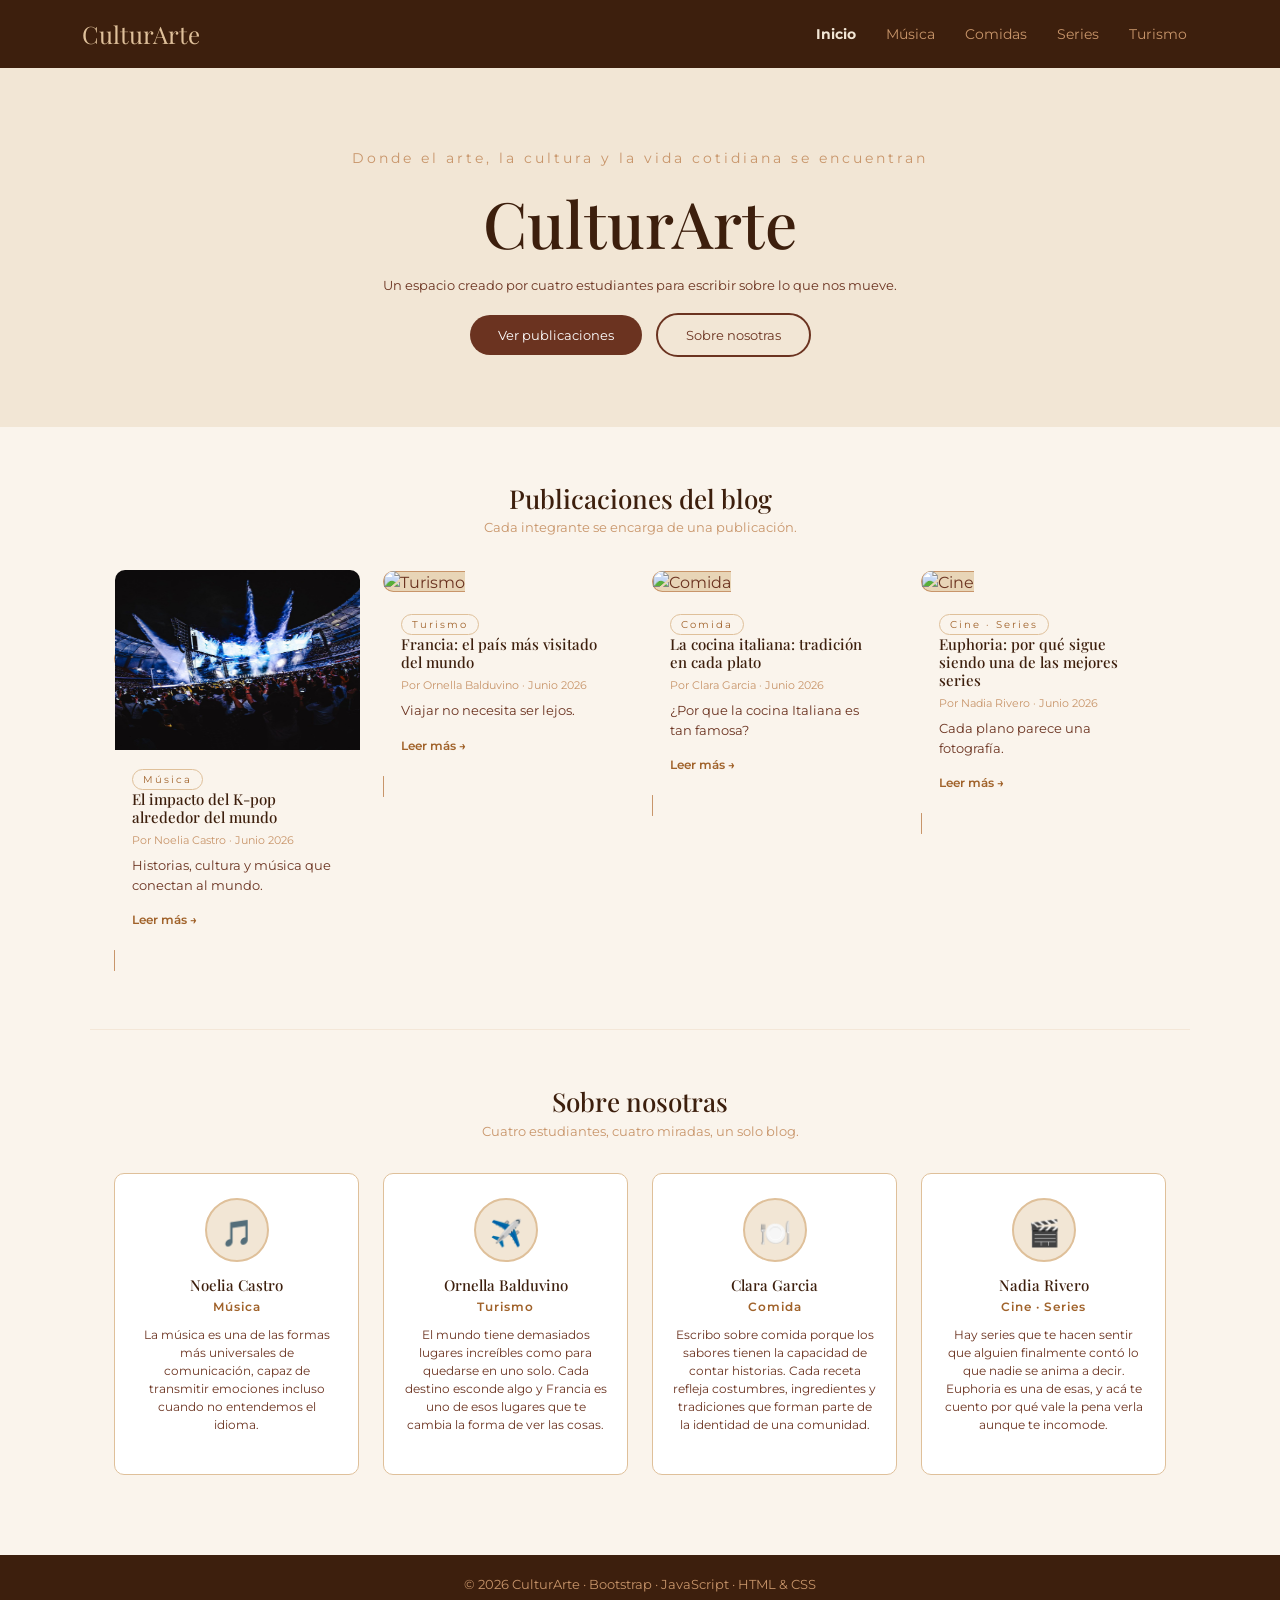
==== commit 5870be21: "Actualizaciones" ====
--- a/index.html
+++ b/index.html
@@ -72,9 +72,9 @@
           <img src="https://www.fundacionunam.org.mx/wp-content/uploads/2025/01/comida_italiana_portada.jpg" alt="Comida" width="100%" height="180px" />
           <div class="tarjeta-cuerpo">
             <span class="etiqueta">Comida</span>
-            <h3>Comer es un acto cultural: Recetas con historia</h3>
+            <h3>La cocina italiana: tradición en cada plato</h3>
             <p class="autora">Por Clara Garcia · Junio 2026</p>
-            <p class="descripcion">Detrás de cada plato hay una histgoria.</p>
+            <p class="descripcion">¿Por que la cocina Italiana es tan famosa?</p>
             <span class="leer-mas">Leer más →</span>
           </div>
         </a>
@@ -118,7 +118,7 @@
           <div class="icono">✈️</div>
           <h4>Ornella Balduvino</h4>
           <p class="rol">Turismo</p>
-          <p>Escribo sobre turismo porque me encanta explorar y contar lo que encuentro.</p>
+          <p>El mundo tiene demasiados lugares increíbles como para quedarse en uno solo. Cada destino esconde algo y Francia es uno de esos lugares que te cambia la forma de ver las cosas.</p>
         </div>
       </div>
 
@@ -138,7 +138,7 @@
           <div class="icono">🎬</div>
           <h4>Nadia Rivero</h4>
           <p class="rol">Cine · Series</p>
-          <p>Escribo sobre series porque me interesan las historias que muestran la vida sin filtro.</p>
+          <p>Hay series que te hacen sentir que alguien finalmente contó lo que nadie se anima a decir. Euphoria es una de esas, y acá te cuento por qué vale la pena verla aunque te incomode.</p>
         </div>
       </div>
 
--- a/style.css
+++ b/style.css
@@ -348,7 +348,119 @@
   padding-bottom: 6px;
 }
 
-
+.carrusel {
+  margin-top: 48px;
+}
+
+.carrusel-titulo {
+  max-width: 720px;
+  margin: 0 auto;
+  padding: 0 1rem;
+}
+
+.carrusel-contenedor {
+  position: relative;
+  width: 100%;
+}
+
+.carrusel-boton {
+  position: absolute;
+  top: 45%;
+  background-color: #3d1f0d;
+  color: #dfc09a;
+  border: none;
+  padding: 12px 16px;
+  font-size: 18px;
+  cursor: pointer;
+}
+
+.carrusel-boton:hover {
+  background-color: #6b3320;
+}
+
+.boton-izq {
+  left: 0;
+}
+
+.boton-der {
+  right: 0;
+}
+
+.carrusel-centro {
+  text-align: center;
+  padding: 0 60px;
+}
+
+.carrusel-img {
+  width: 70%;
+  height: 600px;
+  object-fit: cover;
+}
+
+.carrusel-pie {
+  font-size: 12px;
+  color: #a0622a;
+  letter-spacing: 1px;
+  margin-top: 8px;
+  text-transform: uppercase;
+}
+
+.dato-bloque {
+  width: 100%;
+  margin-top: 48px;
+  padding: 60px 20px;
+  background-color: #f2e6d5;
+  text-align: center;
+}
+
+.dato-intro {
+  font-size: 18px;
+  letter-spacing: 2px;
+  text-transform: uppercase;
+  color: #a0622a;
+  margin-bottom: 16px;
+}
+
+.boton-dato {
+  background-color: #3d1f0d;
+  color: #dfc09a;
+  border: none;
+  padding: 10px 20px;
+  font-family: 'Montserrat', sans-serif;
+  font-size: 14px;
+  cursor: pointer;
+}
+
+.boton-dato:hover {
+  background-color: #6b3320;
+}
+
+.caja-dato {
+  display: none;
+  margin-top: 20px;
+  margin-left: auto;
+  margin-right: auto;
+  padding: 16px;
+  background-color: #faf4ec;
+  border-left: 2px solid #dfc09a;
+  max-width: 720px;
+}
+
+.imagen-dato {
+  width: 100%;
+  max-width: 480px;
+  height: 260px;
+  object-fit: cover;
+  display: none;
+  margin: 0 auto 16px auto;
+}
+
+.caja-dato p {
+  font-size: 15px;
+  line-height: 1.85;
+  color: #3d1f0d;
+  margin-bottom: 0;
+}
 /* =========================================
    ESTILOS: POST TURISMO
    ========================================= */
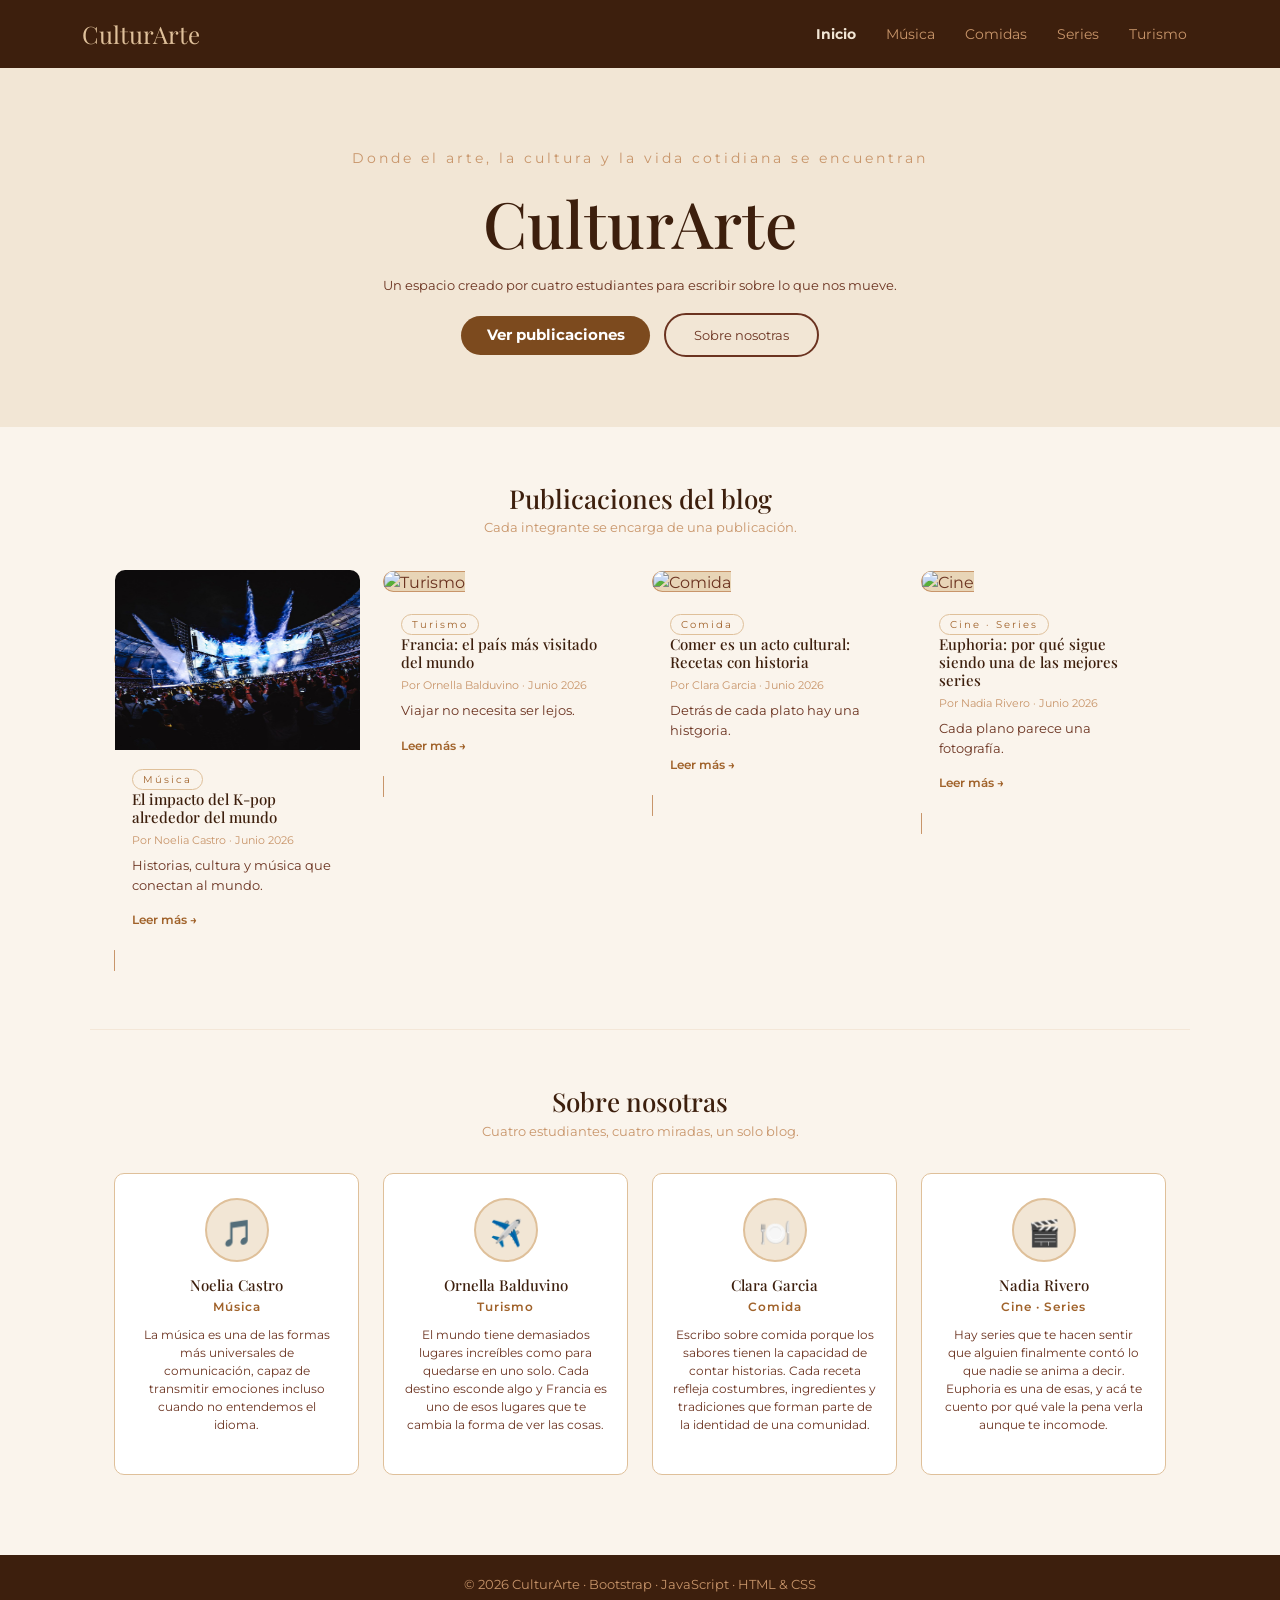
==== commit 5797c1ce: "Merge branch 'main' into Post-Comida" ====
--- a/index.html
+++ b/index.html
@@ -72,9 +72,9 @@
           <img src="https://www.fundacionunam.org.mx/wp-content/uploads/2025/01/comida_italiana_portada.jpg" alt="Comida" width="100%" height="180px" />
           <div class="tarjeta-cuerpo">
             <span class="etiqueta">Comida</span>
-            <h3>La cocina italiana: tradición en cada plato</h3>
+            <h3>Comer es un acto cultural: Recetas con historia</h3>
             <p class="autora">Por Clara Garcia · Junio 2026</p>
-            <p class="descripcion">¿Por que la cocina Italiana es tan famosa?</p>
+            <p class="descripcion">Detrás de cada plato hay una histgoria.</p>
             <span class="leer-mas">Leer más →</span>
           </div>
         </a>
--- a/style.css
+++ b/style.css
@@ -392,7 +392,7 @@
 }
 
 .carrusel-img {
-  width: 70%;
+  width: 45%;
   height: 600px;
   object-fit: cover;
 }
@@ -564,3 +564,113 @@
    ESTILOS: POST COMIDA
    ========================================= */
 
+.cabezal-post {
+  background: var(--espresso);
+  color: white;
+  padding: 2.5rem 2rem;
+  text-align: center;
+}
+
+.cabezal-post h1 {
+  font-family: "Playfair Display", serif;
+  font-size: clamp(1.6rem, 4vw, 2.4rem);
+  margin-bottom: 0.4rem;
+}
+
+.cabezal-post .meta {
+  font-size: 0.85rem;
+  opacity: 0.85;
+}
+
+.volver {
+  display: inline-block;
+  color: var(--espresso);
+  text-decoration: none;
+  font-size: 0.88rem;
+  font-weight: 700;
+  margin-bottom: 1.2rem;
+}
+
+.volver:hover {
+  color: #c06b3a;
+}
+
+.hero-comida {
+  position: relative;
+}
+
+.portada {
+  width: 100%;
+  height: 500px;
+  object-fit: cover;
+  display: block;
+}
+
+.texto-portada-comida {
+  position: absolute;
+  bottom: 30px;
+  left: 30px;
+  color: white;
+}
+
+.texto-portada-comida h1 {
+  font-family: "Playfair Display", serif;
+  font-size: clamp(2rem, 5vw, 3.5rem);
+  margin-bottom: 0.5rem;
+}
+
+.texto-portada-comida p {
+  font-size: 1rem;
+  opacity: 0.9;
+}
+
+
+.badge-tag { display: inline-block; background: #7c4a1e; color: white; border-radius: 999px; padding: 0.2rem 0.7rem; font-size: 0.7rem; text-transform: uppercase; letter-spacing: 0.05em; margin-bottom: 0.5rem; }
+
+
+.post-content h4 { font-family: "Playfair Display", serif; color: #2d1a0e; font-size: 1.15rem; margin: 1.8rem 0 0.5rem; }
+.post-content p { font-size: 0.97rem; line-height: 1.8; color: #3d2008; margin-bottom: 0.6rem; }
+
+
+.caja { background: white; border: 1.5px solid #e2cdb0; border-radius: 14px; padding: 1.5rem; margin-top: 2rem; }
+.caja h4 { font-family: "Playfair Display", serif; color: #2d1a0e; margin-bottom: 1rem; font-size: 1.1rem; }
+
+
+.quiz-option { display: block; width: 100%; text-align: left; background: #fdf8f2; border: 1.5px solid #e2cdb0; color: #3d2008; border-radius: 8px; padding: 0.6rem 1rem; margin-bottom: 0.45rem; font-size: 0.88rem; cursor: pointer; font-family: "Montserrat", sans-serif; }
+.quiz-option:hover:not(:disabled) { border-color: #7c4a1e; }
+.quiz-option.correct   { background: #d4edda; border-color: #28a745; color: #155724; }
+.quiz-option.incorrect { background: #f8d7da; border-color: #dc3545; color: #721c24; }
+
+.reaction-btn { background: #fdf8f2; border: 1.5px solid #e2cdb0; border-radius: 10px; padding: 0.6rem 1rem; font-size: 1.15rem; cursor: pointer; display: flex; flex-direction: column; align-items: center; gap: 0.12rem; }
+.reaction-btn:hover, .reaction-btn.active { border-color: #7c4a1e; background: white; }
+.reaction-btn .count { font-size: 0.73rem; font-weight: 700; color: #7c4a1e; }
+
+
+.rec-resultado { background: #fdf8f2; border: 1.5px solid #e2cdb0; border-radius: 10px; padding: 1rem 1.2rem; margin-top: 1rem; }
+.rec-resultado strong { color: #7c4a1e; }
+.rec-resultado p { font-size: 0.87rem; margin: 0.2rem 0 0; }
+
+.control-porciones { display: flex; align-items: center; gap: 1rem; margin-bottom: 1rem; }
+.btn-porcion { background: white; border: 1.5px solid #e2cdb0; color: #7c4a1e; border-radius: 50%; width: 34px; height: 34px; font-size: 1.1rem; font-weight: 700; cursor: pointer; display: grid; place-items: center; }
+.btn-porcion:hover { background: #7c4a1e; color: white; }
+#num-porciones { font-size: 1.2rem; font-weight: 700; color: #2d1a0e; min-width: 2rem; text-align: center; }
+.lista-ingredientes { list-style: none; padding: 0; }
+.lista-ingredientes li { background: #fdf8f2; border: 1px solid #e2cdb0; border-radius: 8px; padding: 0.5rem 1rem; margin-bottom: 0.35rem; display: flex; justify-content: space-between; font-size: 0.87rem; }
+.lista-ingredientes li strong { color: #7c4a1e; }
+
+.form-control:focus { border-color: #e2cdb0; box-shadow: 0 0 0 0.18rem rgba(124,74,30,0.15); }
+.comentario { background: white; border: 1px solid #e2cdb0; border-radius: 8px; padding: 0.75rem 1rem; margin-top: 0.6rem; }
+.comentario strong { color: #7c4a1e; font-size: 0.87rem; }
+.comentario p { margin: 0.12rem 0 0; font-size: 0.84rem; }
+
+.boton-principal { background: #7c4a1e; color: white; border: none; padding: 0.65rem 1.6rem; border-radius: 999px; font-size: 0.92rem; font-weight: 700; cursor: pointer; font-family: "Montserrat", sans-serif; transition: background 0.2s; }
+.boton-principal:hover { background: #c06b3a; }
+
+footer {
+  background-color: #3d1f0d;
+  color: #c8956a;
+  text-align: center;
+  padding: 20px;
+  margin-top: 48px;
+  font-size: 13px;
+}
